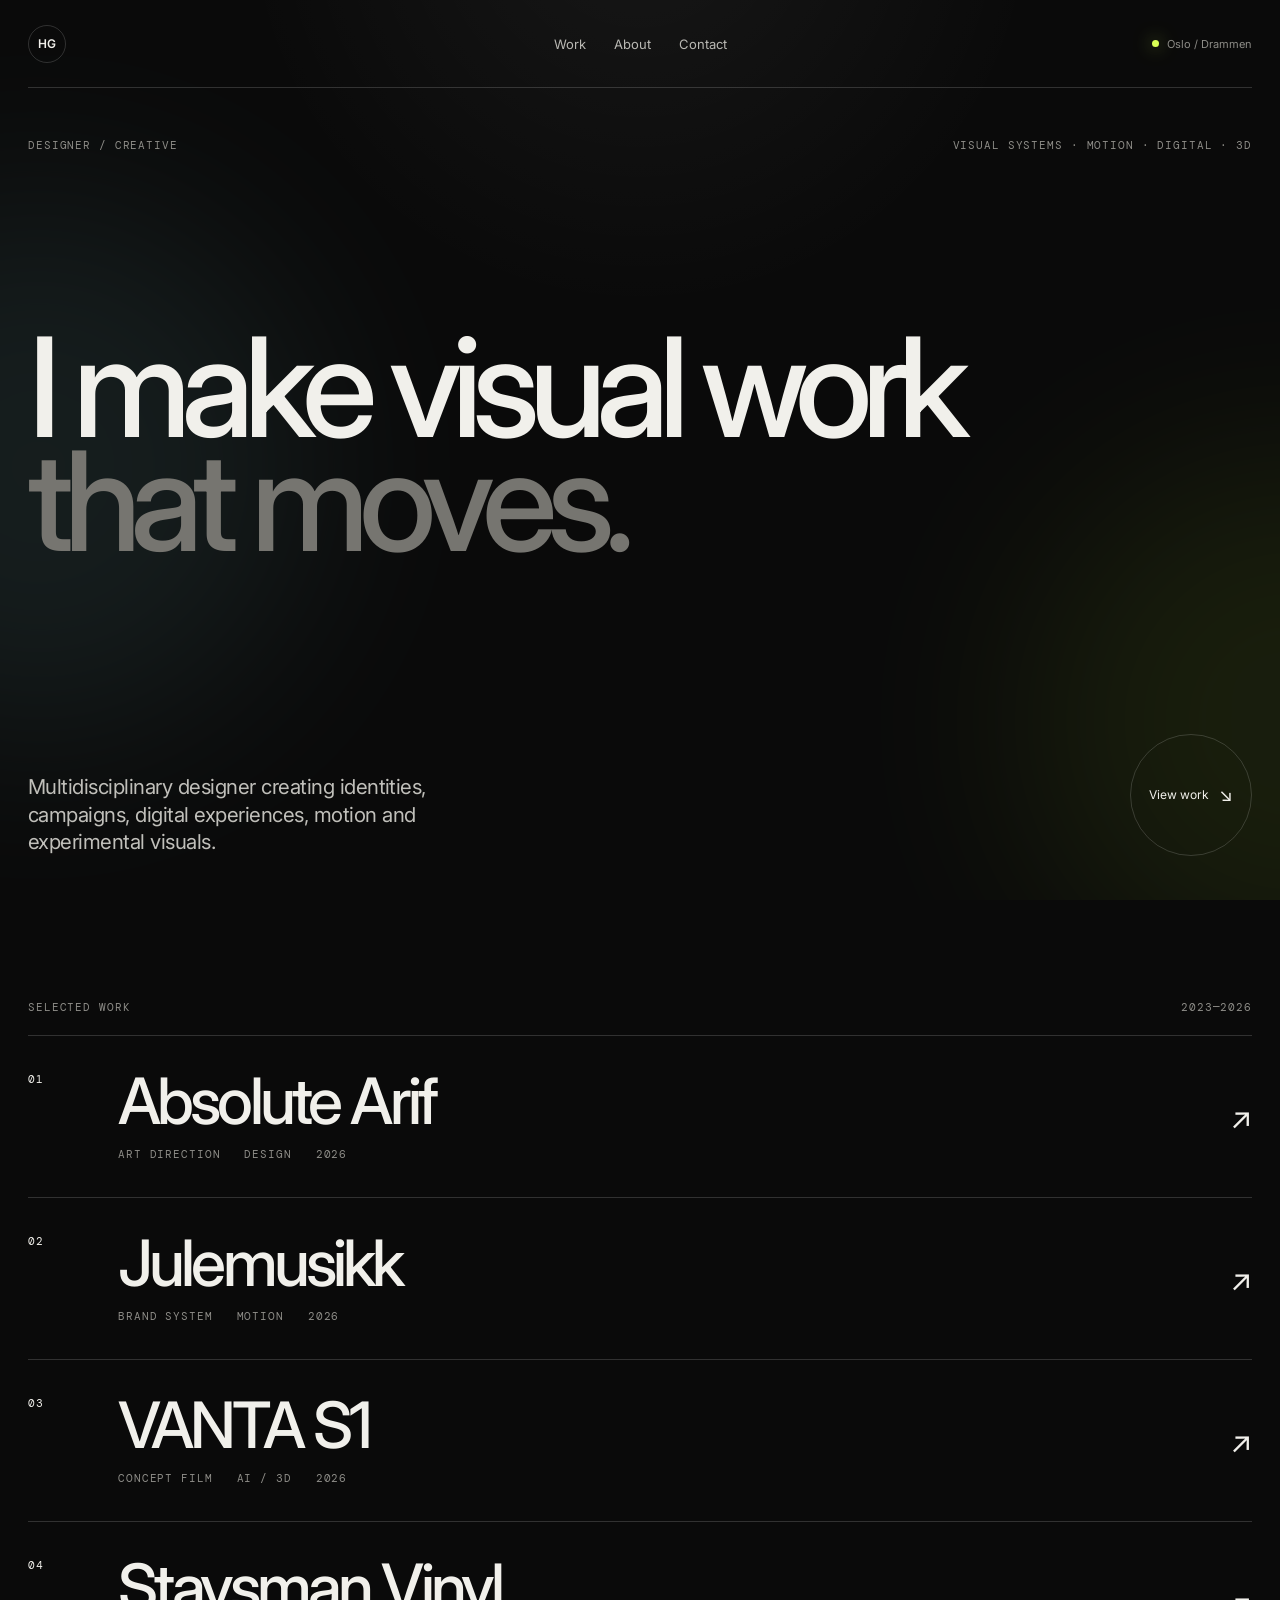
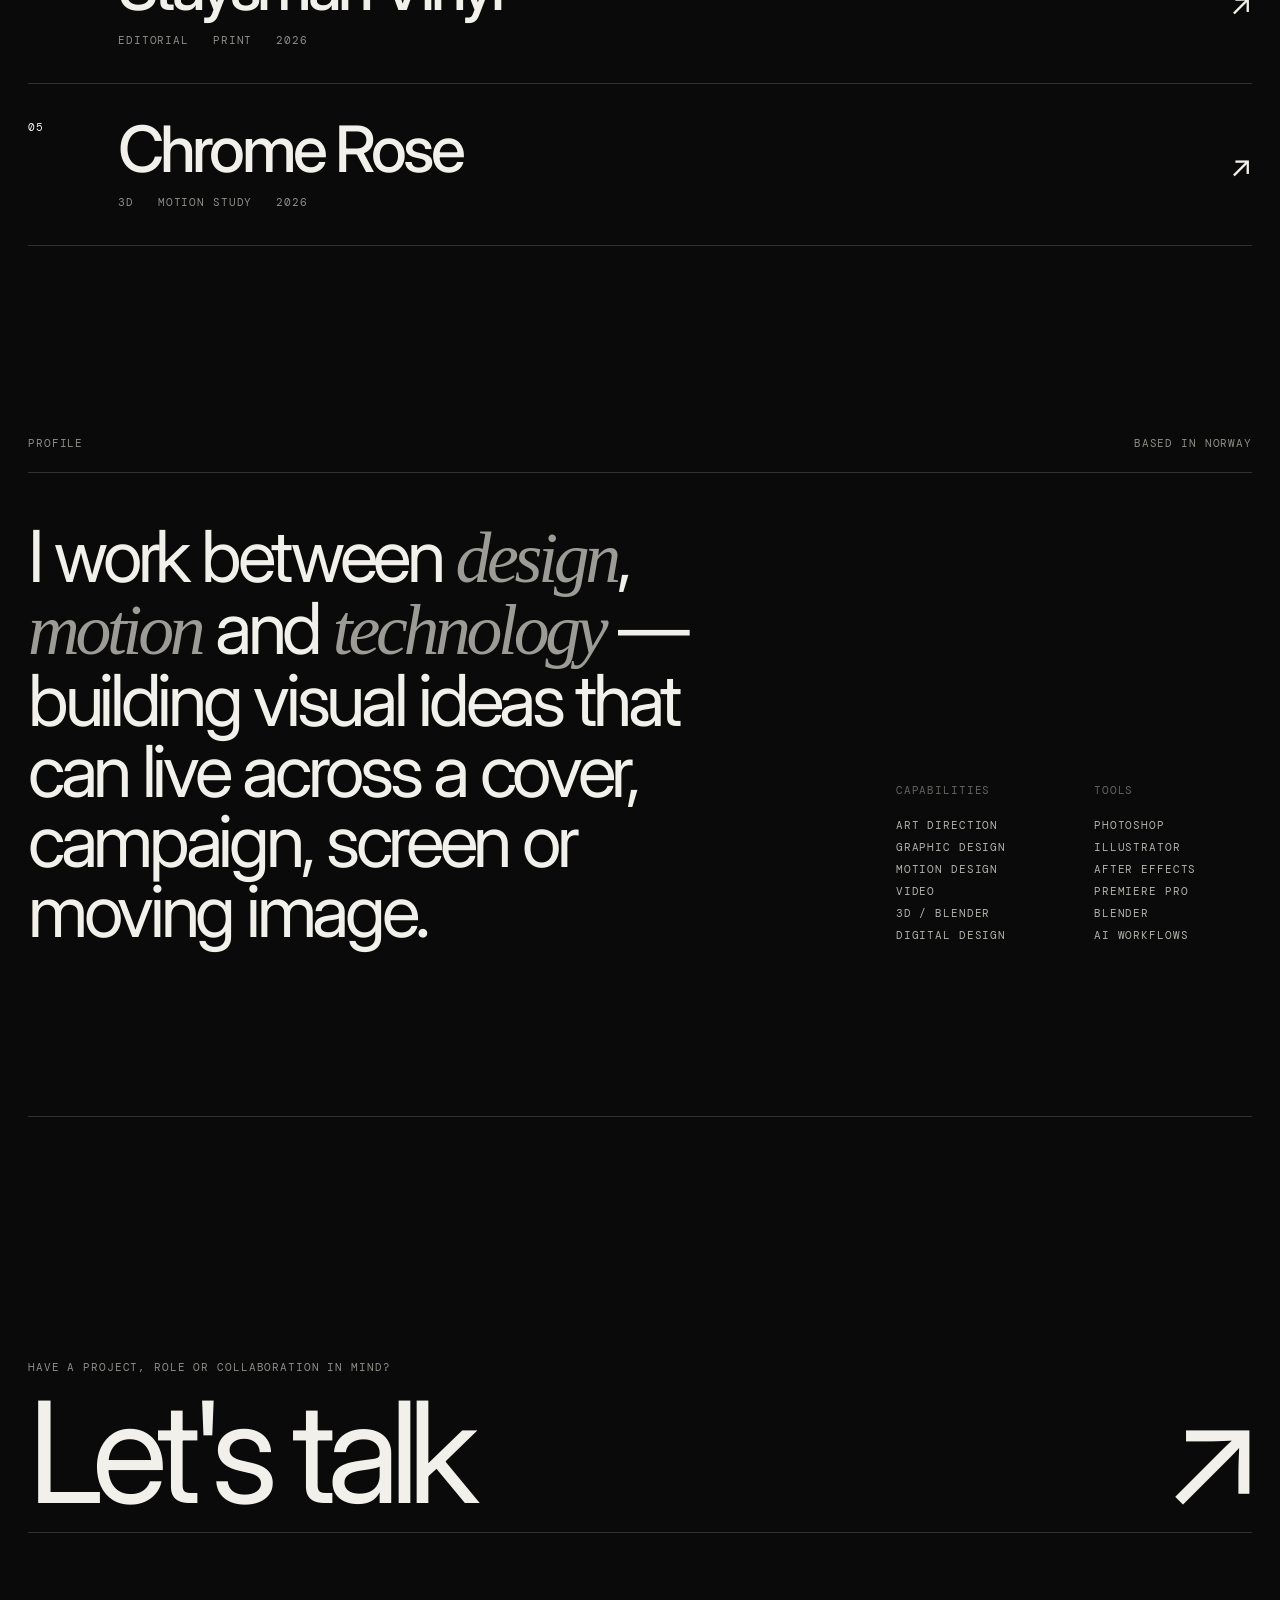
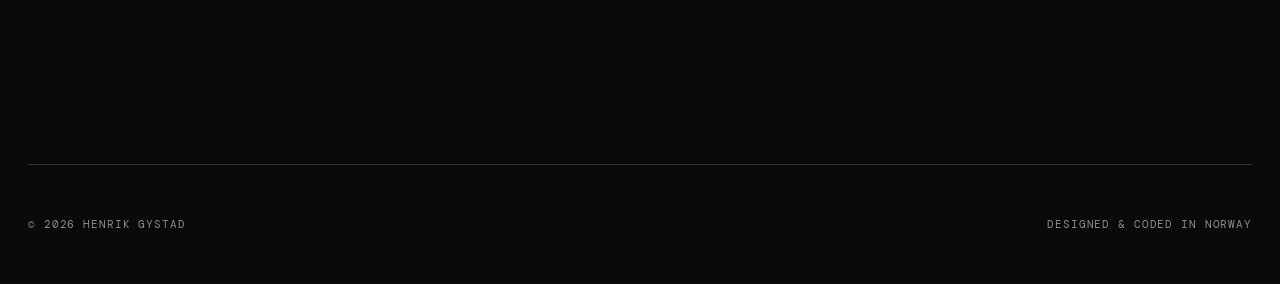
==== public/index.html @ c15f0501 "Add files via upload" ====
<!doctype html>
<html lang="en">
<head>
  <meta charset="utf-8" />
  <meta name="viewport" content="width=device-width, initial-scale=1" />
  <meta name="description" content="Portfolio of Henrik Gystad — Designer & Creative working across visual identity, motion, campaigns, digital and 3D." />
  <title>Henrik Gystad — Designer & Creative</title>
  <link rel="preconnect" href="https://fonts.googleapis.com">
  <link rel="preconnect" href="https://fonts.gstatic.com" crossorigin>
  <link href="https://fonts.googleapis.com/css2?family=DM+Mono:wght@300;400;500&family=Inter:wght@400;500;600&display=swap" rel="stylesheet">
  <link rel="stylesheet" href="assets/css/styles.css" />
</head>
<body>
  <div class="ambient" aria-hidden="true">
    <div class="ambient__orb ambient__orb--a"></div>
    <div class="ambient__orb ambient__orb--b"></div>
    <canvas id="noiseCanvas"></canvas>
  </div>

  <header class="site-header">
    <a class="brand" href="#top" aria-label="Henrik Gystad home">
      <span>HG</span>
    </a>

    <nav class="nav" aria-label="Primary navigation">
      <a href="#work">Work</a>
      <a href="#about">About</a>
      <a href="mailto:hello@example.com">Contact</a>
    </nav>

    <div class="availability">
      <span class="availability__dot"></span>
      Oslo / Drammen
    </div>
  </header>

  <main id="top">
    <section class="hero shell">
      <div class="hero__eyebrow mono reveal">
        <span>Designer / Creative</span>
        <span>Visual systems · Motion · Digital · 3D</span>
      </div>

      <h1 class="hero__title reveal">
        I make visual work<br>
        <span class="hero__title-muted">that moves.</span>
      </h1>

      <div class="hero__bottom reveal">
        <p class="hero__intro">
          Multidisciplinary designer creating identities, campaigns,
          digital experiences, motion and experimental visuals.
        </p>
        <a class="round-link" href="#work" aria-label="View selected work">
          <span>View work</span>
          <span class="round-link__arrow">↘</span>
        </a>
      </div>
    </section>

    <section class="work shell" id="work">
      <div class="section-heading">
        <span class="mono">Selected work</span>
        <span class="mono">2023—2026</span>
      </div>

      <div class="project-list">
        <a class="project project--one" href="work/absolute-arif/index.html" data-preview="one">
          <div class="project__index mono">01</div>
          <div class="project__main">
            <h2>Absolute Arif</h2>
            <div class="project__meta mono">
              <span>Art Direction</span>
              <span>Design</span>
              <span>2026</span>
            </div>
          </div>
          <div class="project__arrow">↗</div>
          <div class="project__preview" aria-hidden="true">
            <div class="preview-art preview-art--one">
              <span>ABSOLUTE</span>
              <strong>ARIF</strong>
            </div>
          </div>
        </a>

        <a class="project project--two" href="#" data-preview="two">
          <div class="project__index mono">02</div>
          <div class="project__main">
            <h2>Julemusikk</h2>
            <div class="project__meta mono">
              <span>Brand System</span>
              <span>Motion</span>
              <span>2026</span>
            </div>
          </div>
          <div class="project__arrow">↗</div>
          <div class="project__preview" aria-hidden="true">
            <div class="preview-art preview-art--two">
              <span>JUL</span>
              <span class="snowflake">✦</span>
            </div>
          </div>
        </a>

        <a class="project project--three" href="#" data-preview="three">
          <div class="project__index mono">03</div>
          <div class="project__main">
            <h2>VANTA S1</h2>
            <div class="project__meta mono">
              <span>Concept Film</span>
              <span>AI / 3D</span>
              <span>2026</span>
            </div>
          </div>
          <div class="project__arrow">↗</div>
          <div class="project__preview" aria-hidden="true">
            <div class="preview-art preview-art--three">
              <div class="car-line"></div>
              <span>VANTA / S1</span>
            </div>
          </div>
        </a>

        <a class="project project--four" href="#" data-preview="four">
          <div class="project__index mono">04</div>
          <div class="project__main">
            <h2>Staysman Vinyl</h2>
            <div class="project__meta mono">
              <span>Editorial</span>
              <span>Print</span>
              <span>2026</span>
            </div>
          </div>
          <div class="project__arrow">↗</div>
          <div class="project__preview" aria-hidden="true">
            <div class="preview-art preview-art--four">
              <div class="vinyl"></div>
              <span>STAYSMAN</span>
            </div>
          </div>
        </a>

        <a class="project project--five" href="#" data-preview="five">
          <div class="project__index mono">05</div>
          <div class="project__main">
            <h2>Chrome Rose</h2>
            <div class="project__meta mono">
              <span>3D</span>
              <span>Motion Study</span>
              <span>2026</span>
            </div>
          </div>
          <div class="project__arrow">↗</div>
          <div class="project__preview" aria-hidden="true">
            <div class="preview-art preview-art--five">
              <div class="rose-orbit rose-orbit--1"></div>
              <div class="rose-orbit rose-orbit--2"></div>
              <div class="rose-core"></div>
            </div>
          </div>
        </a>
      </div>
    </section>

    <section class="about shell" id="about">
      <div class="section-heading">
        <span class="mono">Profile</span>
        <span class="mono">Based in Norway</span>
      </div>

      <div class="about__grid">
        <p class="about__statement">
          I work between <em>design</em>, <em>motion</em> and
          <em>technology</em> — building visual ideas that can live
          across a cover, campaign, screen or moving image.
        </p>

        <div class="about__columns mono">
          <div>
            <span class="about__label">Capabilities</span>
            <p>Art direction<br>Graphic design<br>Motion design<br>Video<br>3D / Blender<br>Digital design</p>
          </div>
          <div>
            <span class="about__label">Tools</span>
            <p>Photoshop<br>Illustrator<br>After Effects<br>Premiere Pro<br>Blender<br>AI workflows</p>
          </div>
        </div>
      </div>
    </section>

    <section class="contact shell">
      <p class="mono">Have a project, role or collaboration in mind?</p>
      <a class="contact__link" href="mailto:hello@example.com">
        Let's talk <span>↗</span>
      </a>
    </section>
  </main>

  <footer class="footer shell mono">
    <span>© <span id="year"></span> Henrik Gystad</span>
    <span>Designed & coded in Norway</span>
  </footer>

  <div class="cursor" aria-hidden="true">
    <span>VIEW</span>
  </div>

  <script src="assets/js/main.js"></script>
</body>
</html>
---- public/assets/css/styles.css ----
:root {
  --bg: #0a0a0a;
  --surface: #101010;
  --text: #f1f0eb;
  --muted: #8d8c87;
  --line: rgba(255,255,255,.16);
  --accent: #d9ff54;
  --shell: min(1500px, calc(100vw - 56px));
  --ease: cubic-bezier(.2,.75,.2,1);
}

* { box-sizing: border-box; }
html { scroll-behavior: smooth; }
body {
  margin: 0;
  color: var(--text);
  background: var(--bg);
  font-family: Inter, Arial, sans-serif;
  -webkit-font-smoothing: antialiased;
  overflow-x: hidden;
}
a { color: inherit; text-decoration: none; }
img, video { max-width: 100%; display: block; }
::selection { background: var(--accent); color: #090909; }

.shell { width: var(--shell); margin-inline: auto; }
.mono {
  font-family: "DM Mono", monospace;
  font-size: 11px;
  line-height: 1.4;
  letter-spacing: .08em;
  text-transform: uppercase;
}

.ambient {
  position: fixed;
  inset: 0;
  pointer-events: none;
  overflow: hidden;
  z-index: -2;
  background:
    radial-gradient(circle at 50% -10%, rgba(255,255,255,.055), transparent 34%),
    var(--bg);
}
#noiseCanvas {
  position: absolute;
  inset: 0;
  width: 100%;
  height: 100%;
  opacity: .075;
  mix-blend-mode: screen;
}
.ambient__orb {
  position: absolute;
  width: 42vw;
  aspect-ratio: 1;
  border-radius: 999px;
  filter: blur(100px);
  opacity: .08;
}
.ambient__orb--a {
  background: #9dfbff;
  left: -18vw;
  top: 22vh;
  animation: driftA 16s ease-in-out infinite alternate;
}
.ambient__orb--b {
  background: #c1ff30;
  right: -22vw;
  bottom: -10vh;
  animation: driftB 19s ease-in-out infinite alternate;
}
@keyframes driftA { to { transform: translate(18vw, 14vh) scale(1.2); } }
@keyframes driftB { to { transform: translate(-16vw, -18vh) scale(.85); } }

.site-header {
  width: var(--shell);
  margin: 0 auto;
  height: 88px;
  display: grid;
  grid-template-columns: 1fr auto 1fr;
  align-items: center;
  border-bottom: 1px solid var(--line);
  position: relative;
  z-index: 20;
}
.brand {
  width: 38px; height: 38px;
  display: grid; place-items: center;
  border: 1px solid var(--line);
  border-radius: 50%;
  font-weight: 600;
  font-size: 12px;
}
.nav { display: flex; gap: 28px; font-size: 13px; }
.nav a { color: #b9b8b3; transition: color .25s ease; }
.nav a:hover { color: var(--text); }
.availability {
  justify-self: end;
  color: var(--muted);
  display: flex;
  align-items: center;
  gap: 8px;
  font-size: 11px;
}
.availability__dot {
  width: 7px; height: 7px;
  border-radius: 50%;
  background: var(--accent);
  box-shadow: 0 0 18px rgba(217,255,84,.65);
}

.hero {
  min-height: calc(100vh - 88px);
  padding: 50px 0 44px;
  display: flex;
  flex-direction: column;
  justify-content: space-between;
}
.hero__eyebrow {
  display: flex;
  justify-content: space-between;
  color: var(--muted);
}
.hero__title {
  font-size: clamp(64px, 10.8vw, 180px);
  line-height: .82;
  letter-spacing: -.075em;
  font-weight: 500;
  margin: auto 0;
  max-width: 1400px;
}
.hero__title-muted {
  color: #767570;
  display: inline-block;
}
.hero__bottom {
  display: flex;
  justify-content: space-between;
  align-items: end;
}
.hero__intro {
  max-width: 480px;
  margin: 0;
  font-size: clamp(16px, 1.6vw, 25px);
  line-height: 1.35;
  letter-spacing: -.025em;
  color: #c0bfba;
}
.round-link {
  width: 122px;
  height: 122px;
  border-radius: 50%;
  border: 1px solid var(--line);
  display: flex;
  align-items: center;
  justify-content: center;
  gap: 10px;
  font-size: 12px;
  transition: background .35s var(--ease), color .35s var(--ease), transform .35s var(--ease);
}
.round-link:hover {
  background: var(--text);
  color: #0a0a0a;
  transform: rotate(-7deg);
}
.round-link__arrow { font-size: 18px; }

.section-heading {
  padding: 20px 0;
  border-bottom: 1px solid var(--line);
  display: flex;
  justify-content: space-between;
  color: var(--muted);
}

.work { padding-top: 80px; }
.project {
  min-height: 162px;
  border-bottom: 1px solid var(--line);
  display: grid;
  grid-template-columns: 90px 1fr 80px;
  align-items: center;
  position: relative;
  isolation: isolate;
  transition: color .35s var(--ease), padding .45s var(--ease);
}
.project::before {
  content: "";
  position: absolute;
  inset: 0;
  background: var(--text);
  transform: scaleY(0);
  transform-origin: bottom;
  transition: transform .45s var(--ease);
  z-index: -1;
}
.project:hover::before { transform: scaleY(1); }
.project:hover { color: #0a0a0a; padding-inline: 20px; }
.project__index { align-self: start; padding-top: 36px; }
.project__main h2 {
  margin: 0;
  font-size: clamp(40px, 5vw, 78px);
  font-weight: 500;
  letter-spacing: -.06em;
  line-height: .95;
}
.project__meta {
  margin-top: 15px;
  display: flex;
  gap: 24px;
  color: var(--muted);
}
.project:hover .project__meta { color: #51514e; }
.project__arrow { font-size: 30px; justify-self: end; transition: transform .35s var(--ease); }
.project:hover .project__arrow { transform: rotate(45deg); }

.project__preview {
  position: fixed;
  width: min(34vw, 520px);
  aspect-ratio: 4/3;
  top: 0;
  left: 0;
  opacity: 0;
  visibility: hidden;
  pointer-events: none;
  z-index: 100;
  transform: translate3d(-50%, -50%, 0) scale(.88) rotate(-2deg);
  transition: opacity .18s ease, transform .22s var(--ease);
  overflow: hidden;
  border-radius: 2px;
  box-shadow: 0 28px 80px rgba(0,0,0,.35);
}
.project.is-hovered .project__preview {
  opacity: 1;
  visibility: visible;
  transform: translate3d(-50%, -50%, 0) scale(1) rotate(0);
}
.preview-art {
  width: 100%; height: 100%;
  display: grid;
  place-items: center;
  position: relative;
  overflow: hidden;
}
.preview-art--one {
  background: linear-gradient(135deg, #5626ff 0%, #ff5ab3 45%, #ff7a00 100%);
}
.preview-art--one span {
  position: absolute; top: 10%; left: 9%;
  font: 500 13px/1 "DM Mono";
  letter-spacing: .18em;
}
.preview-art--one strong {
  font-size: clamp(70px, 9vw, 130px);
  letter-spacing: -.08em;
  transform: rotate(-8deg);
}
.preview-art--two {
  background: #7b1412;
  background-image:
    radial-gradient(circle at 20% 30%, rgba(255,255,255,.14) 0 1px, transparent 1px),
    radial-gradient(circle at 70% 75%, rgba(255,255,255,.18) 0 1px, transparent 1px);
  background-size: 22px 22px, 35px 35px;
}
.preview-art--two > span:first-child {
  font-family: Georgia, serif;
  font-style: italic;
  font-size: 95px;
  color: #f2dbc0;
}
.snowflake { position: absolute; right: 14%; top: 16%; font-size: 55px; color: #f2dbc0; }
.preview-art--three {
  background: linear-gradient(155deg, #161a1d, #4f595b);
}
.preview-art--three > span {
  position: absolute; left: 8%; bottom: 9%;
  font: 400 13px/1 "DM Mono";
  letter-spacing: .15em;
}
.car-line {
  width: 72%;
  height: 31%;
  border-radius: 65% 45% 12% 12% / 70% 70% 30% 30%;
  border-top: 2px solid rgba(255,255,255,.9);
  border-bottom: 7px solid rgba(255,255,255,.08);
  transform: skewX(-13deg);
  filter: drop-shadow(0 0 14px rgba(255,255,255,.25));
}
.preview-art--four { background: #e5e0d4; color: #101010; }
.preview-art--four > span {
  position: absolute; right: 7%; bottom: 7%;
  font-size: 12px; letter-spacing: .24em;
}
.vinyl {
  width: 46%; aspect-ratio: 1; border-radius: 50%;
  background: repeating-radial-gradient(#151515 0 3px, #282828 4px 5px);
  box-shadow: 0 24px 55px rgba(0,0,0,.24);
}
.vinyl::after {
  content:"";
  position:absolute;
  width: 9%; aspect-ratio:1;
  border-radius:50%;
  background:#c9ff45;
  left:45.5%; top:45.5%;
}
.preview-art--five {
  background:
    radial-gradient(circle at 50% 50%, rgba(220,255,255,.2), transparent 30%),
    linear-gradient(145deg, #090909, #24282a);
}
.rose-orbit {
  position:absolute;
  border:1px solid rgba(230,255,255,.7);
  border-radius:50%;
  filter: drop-shadow(0 0 9px rgba(190,245,255,.35));
}
.rose-orbit--1 { width: 52%; height: 27%; transform: rotate(28deg); }
.rose-orbit--2 { width: 26%; height: 52%; transform: rotate(-38deg); }
.rose-core {
  width: 18%; aspect-ratio:1; border-radius: 38% 62% 45% 55%;
  background: linear-gradient(135deg, #fff, #4e5558 48%, #e6ffff);
  box-shadow: 0 0 35px rgba(218,250,255,.35);
}

.about { padding-top: 170px; }
.about__grid {
  padding: 48px 0 170px;
  display: grid;
  grid-template-columns: 1.35fr .65fr;
  gap: 10vw;
}
.about__statement {
  font-size: clamp(40px, 5.6vw, 86px);
  line-height: .98;
  letter-spacing: -.06em;
  margin: 0;
  max-width: 1050px;
}
.about__statement em {
  font-family: Georgia, serif;
  font-weight: 400;
  color: #9c9b96;
}
.about__columns {
  display: grid;
  grid-template-columns: 1fr 1fr;
  gap: 40px;
  align-self: end;
  color: #b1b0aa;
}
.about__columns p { line-height: 2; margin-bottom: 0; }
.about__label { display:block; color: #64635f; margin-bottom: 16px; }

.contact {
  min-height: 72vh;
  border-top: 1px solid var(--line);
  display: flex;
  flex-direction: column;
  justify-content: center;
}
.contact > p { color: var(--muted); }
.contact__link {
  font-size: clamp(70px, 11vw, 165px);
  line-height: .95;
  letter-spacing: -.075em;
  display: flex;
  justify-content: space-between;
  border-bottom: 1px solid var(--line);
  padding-bottom: 12px;
  transition: color .3s ease;
}
.contact__link:hover { color: var(--accent); }

.footer {
  min-height: 120px;
  border-top: 1px solid var(--line);
  display:flex;
  align-items:center;
  justify-content:space-between;
  color: var(--muted);
}

.cursor {
  position: fixed;
  left: 0; top: 0;
  width: 62px; height: 62px;
  border-radius: 50%;
  background: var(--accent);
  color: #0b0b0b;
  display: grid;
  place-items: center;
  z-index: 120;
  pointer-events: none;
  transform: translate3d(-100px,-100px,0) scale(0);
  transition: transform .18s var(--ease);
  font: 500 9px/1 "DM Mono";
  letter-spacing: .12em;
}
body.show-project-cursor .cursor { transform: translate3d(var(--cursor-x),var(--cursor-y),0) scale(1); }

.reveal {
  opacity: 0;
  transform: translateY(18px);
  animation: reveal .8s var(--ease) forwards;
}
.hero__title { animation-delay: .08s; }
.hero__bottom { animation-delay: .16s; }
@keyframes reveal { to { opacity:1; transform:none; } }

@media (pointer: coarse), (max-width: 900px) {
  :root { --shell: calc(100vw - 32px); }
  .cursor, .project__preview { display:none; }
  .site-header { grid-template-columns: 1fr auto; }
  .nav { display:none; }
  .availability { grid-column: 2; }
  .hero { min-height: 86svh; padding-top: 32px; }
  .hero__eyebrow span:last-child { display:none; }
  .hero__title { font-size: clamp(58px, 15vw, 110px); line-height:.88; }
  .hero__bottom { align-items:flex-end; }
  .hero__intro { max-width:65%; font-size:16px; }
  .round-link { width:90px; height:90px; }
  .project { grid-template-columns: 48px 1fr 36px; min-height: 130px; }
  .project:hover { padding-inline: 0; color:inherit; }
  .project:hover::before { transform:scaleY(0); }
  .project__main h2 { font-size: clamp(34px, 10vw, 58px); }
  .project__meta { gap: 12px; flex-wrap:wrap; }
  .project__meta span:nth-child(2) { display:none; }
  .about { padding-top: 110px; }
  .about__grid { grid-template-columns:1fr; gap:70px; padding-bottom:110px; }
  .about__columns { max-width: 500px; }
  .contact { min-height:55vh; }
  .footer { align-items:flex-start; padding:28px 0; gap:24px; flex-direction:column; min-height:auto; }
}

@media (prefers-reduced-motion: reduce) {
  *, *::before, *::after {
    scroll-behavior:auto !important;
    animation-duration:.01ms !important;
    animation-iteration-count:1 !important;
    transition-duration:.01ms !important;
  }
}
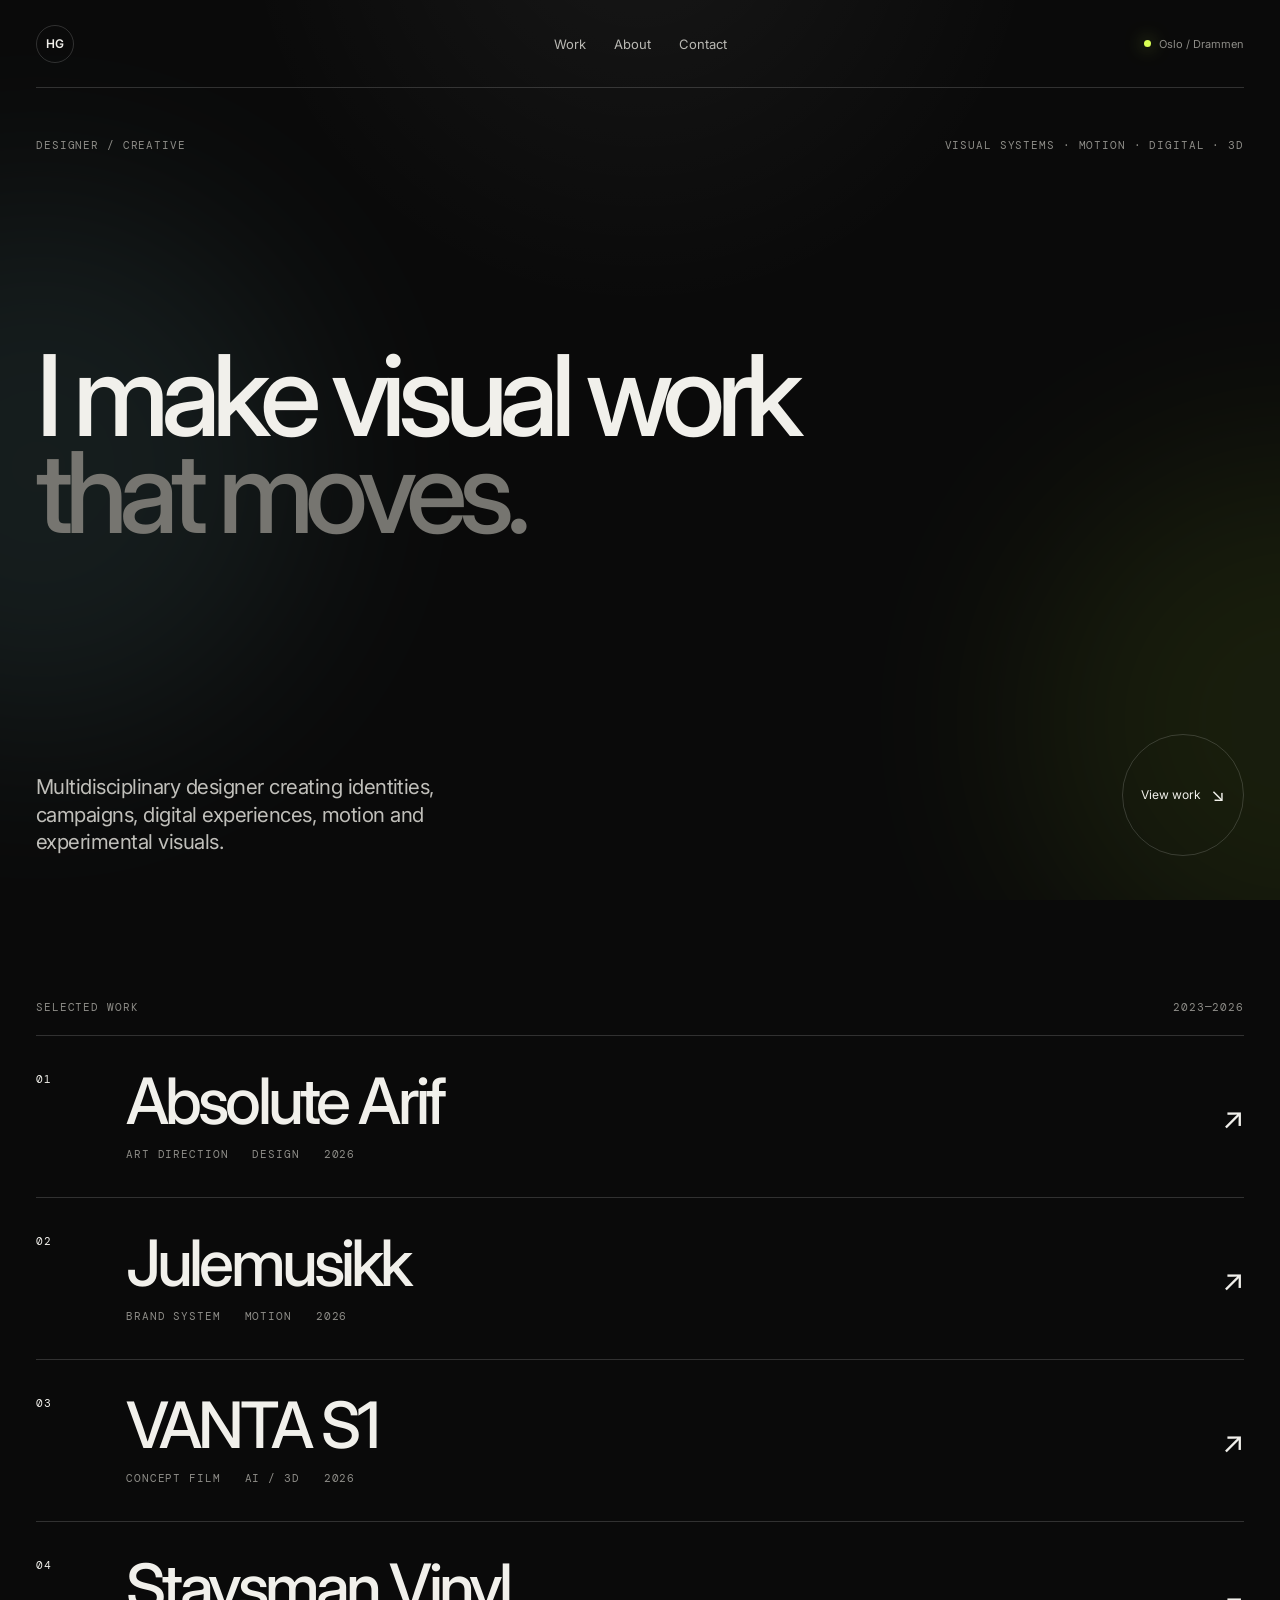
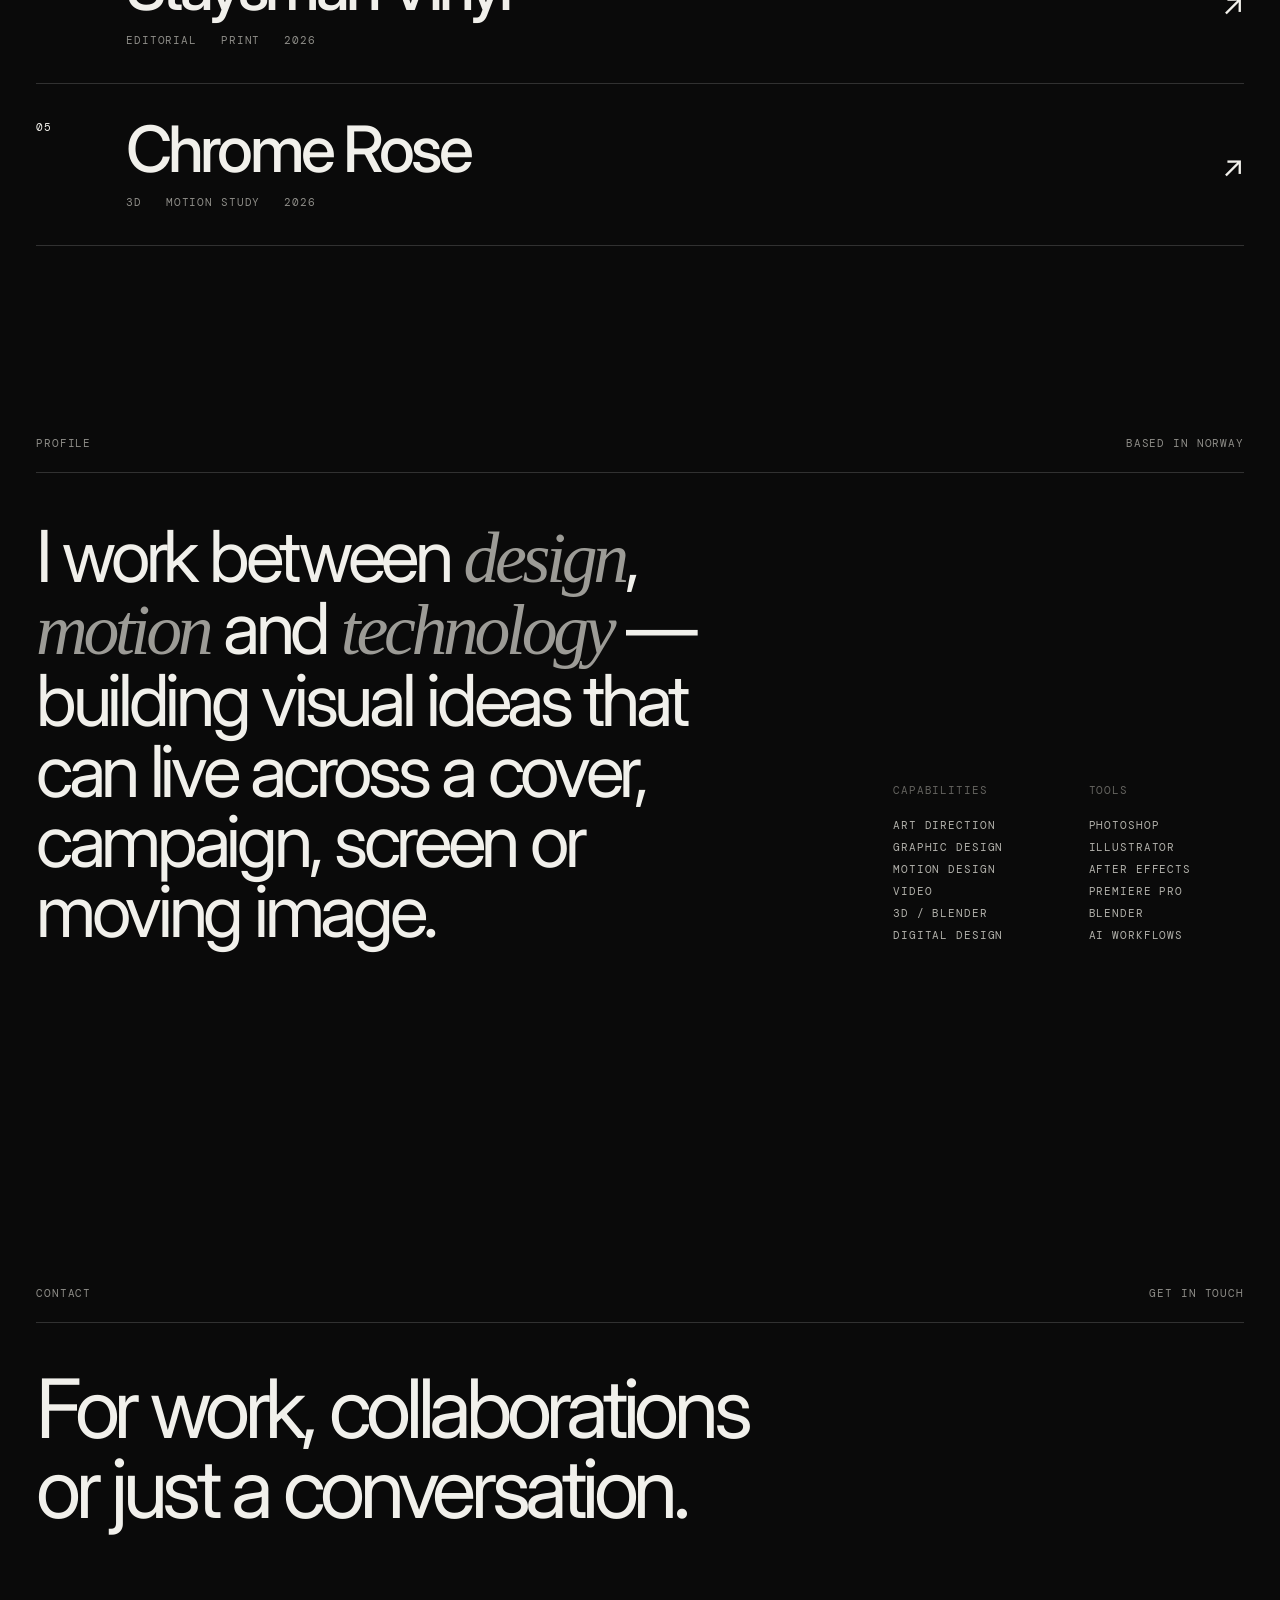
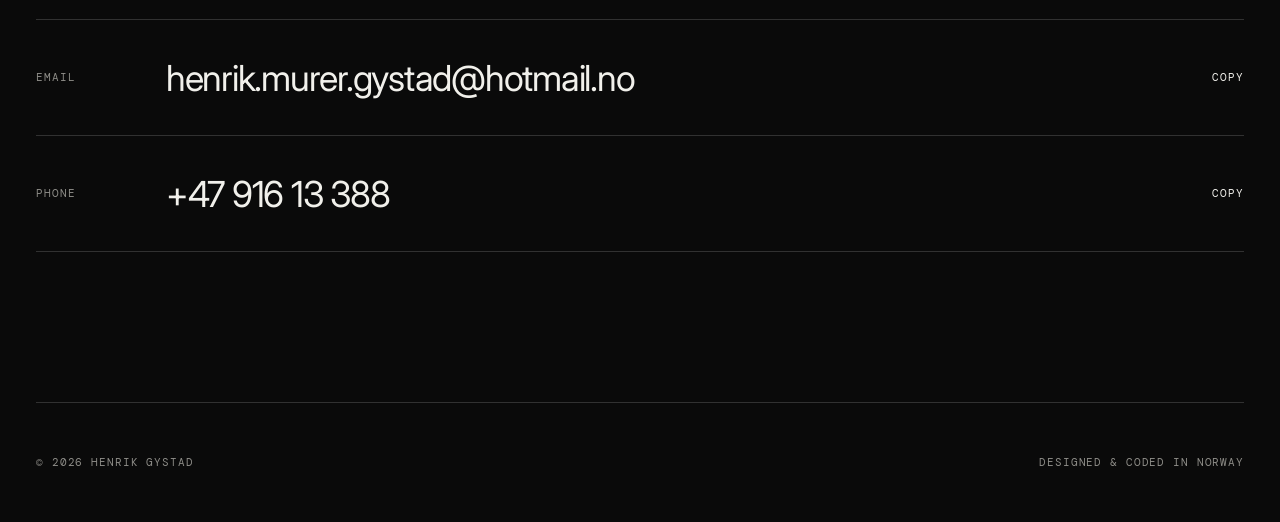
==== commit c5c0545e: "Add files via upload" ====
--- a/public/index.html
+++ b/public/index.html
@@ -25,7 +25,7 @@
     <nav class="nav" aria-label="Primary navigation">
       <a href="#work">Work</a>
       <a href="#about">About</a>
-      <a href="mailto:hello@example.com">Contact</a>
+      <a href="#contact">Contact</a>
     </nav>
 
     <div class="availability">
@@ -189,11 +189,33 @@
       </div>
     </section>
 
-    <section class="contact shell">
-      <p class="mono">Have a project, role or collaboration in mind?</p>
-      <a class="contact__link" href="mailto:hello@example.com">
-        Let's talk <span>↗</span>
-      </a>
+    <section class="contact shell" id="contact">
+      <div class="section-heading">
+        <span class="mono">Contact</span>
+        <span class="mono">Get in touch</span>
+      </div>
+
+      <div class="contact__intro">
+        <p>For work, collaborations<br>or just a conversation.</p>
+      </div>
+
+      <div class="contact__details">
+        <button class="contact-row copy-contact" type="button"
+                data-copy="henrik.murer.gystad@hotmail.no"
+                aria-label="Copy email address">
+          <span class="contact-row__label mono">Email</span>
+          <span class="contact-row__value">henrik.murer.gystad@hotmail.no</span>
+          <span class="contact-row__action mono">Copy</span>
+        </button>
+
+        <button class="contact-row copy-contact" type="button"
+                data-copy="+4791613388"
+                aria-label="Copy phone number">
+          <span class="contact-row__label mono">Phone</span>
+          <span class="contact-row__value">+47 916 13 388</span>
+          <span class="contact-row__action mono">Copy</span>
+        </button>
+      </div>
     </section>
   </main>
 
--- a/public/assets/css/styles.css
+++ b/public/assets/css/styles.css
@@ -5,7 +5,7 @@
   --muted: #8d8c87;
   --line: rgba(255,255,255,.16);
   --accent: #d9ff54;
-  --shell: min(1500px, calc(100vw - 56px));
+  --shell: min(1440px, calc(100vw - 72px));
   --ease: cubic-bezier(.2,.75,.2,1);
 }
 
@@ -123,12 +123,12 @@
   color: var(--muted);
 }
 .hero__title {
-  font-size: clamp(64px, 10.8vw, 180px);
-  line-height: .82;
+  font-size: clamp(64px, min(8.8vw, 16vh), 150px);
+  line-height: .86;
   letter-spacing: -.075em;
   font-weight: 500;
   margin: auto 0;
-  max-width: 1400px;
+  max-width: 1280px;
 }
 .hero__title-muted {
   color: #767570;
@@ -354,24 +354,71 @@
 .about__label { display:block; color: #64635f; margin-bottom: 16px; }
 
 .contact {
-  min-height: 72vh;
+  padding-top: 150px;
+  padding-bottom: 150px;
+}
+
+.contact__intro {
+  padding: 46px 0 90px;
+}
+
+.contact__intro p {
+  margin: 0;
+  max-width: 980px;
+  font-size: clamp(48px, 6.4vw, 96px);
+  line-height: .98;
+  letter-spacing: -.065em;
+  color: var(--text);
+}
+
+.contact__details {
   border-top: 1px solid var(--line);
-  display: flex;
-  flex-direction: column;
-  justify-content: center;
-}
-.contact > p { color: var(--muted); }
-.contact__link {
-  font-size: clamp(70px, 11vw, 165px);
-  line-height: .95;
-  letter-spacing: -.075em;
-  display: flex;
-  justify-content: space-between;
+}
+
+.contact-row {
+  appearance: none;
+  width: 100%;
+  min-height: 116px;
+  padding: 0;
+  border: 0;
   border-bottom: 1px solid var(--line);
-  padding-bottom: 12px;
-  transition: color .3s ease;
-}
-.contact__link:hover { color: var(--accent); }
+  background: transparent;
+  color: inherit;
+  font: inherit;
+  display: grid;
+  grid-template-columns: 130px 1fr 70px;
+  align-items: center;
+  text-align: left;
+  cursor: pointer;
+  transition: background .35s var(--ease), color .35s var(--ease), padding .35s var(--ease);
+}
+
+.contact-row:hover {
+  background: var(--text);
+  color: #0a0a0a;
+  padding-inline: 18px;
+}
+
+.contact-row__label {
+  color: var(--muted);
+}
+
+.contact-row:hover .contact-row__label {
+  color: #55544f;
+}
+
+.contact-row__value {
+  font-size: clamp(22px, 2.8vw, 42px);
+  letter-spacing: -.035em;
+}
+
+.contact-row__action {
+  justify-self: end;
+}
+
+.contact-row.is-copied .contact-row__action {
+  color: #5f7800;
+}
 
 .footer {
   min-height: 120px;
@@ -430,7 +477,18 @@
   .about { padding-top: 110px; }
   .about__grid { grid-template-columns:1fr; gap:70px; padding-bottom:110px; }
   .about__columns { max-width: 500px; }
-  .contact { min-height:55vh; }
+  .contact { padding-top: 100px; padding-bottom: 100px; }
+  .contact__intro { padding: 36px 0 60px; }
+  .contact__intro p { font-size: clamp(42px, 12vw, 72px); }
+  .contact-row {
+    min-height: 96px;
+    grid-template-columns: 1fr auto;
+    gap: 8px 18px;
+    padding: 18px 0;
+  }
+  .contact-row__label { grid-column: 1 / -1; }
+  .contact-row__value { font-size: clamp(18px, 5vw, 28px); word-break: break-word; }
+  .contact-row:hover { padding-inline: 0; background: transparent; color: inherit; }
   .footer { align-items:flex-start; padding:28px 0; gap:24px; flex-direction:column; min-height:auto; }
 }
 
